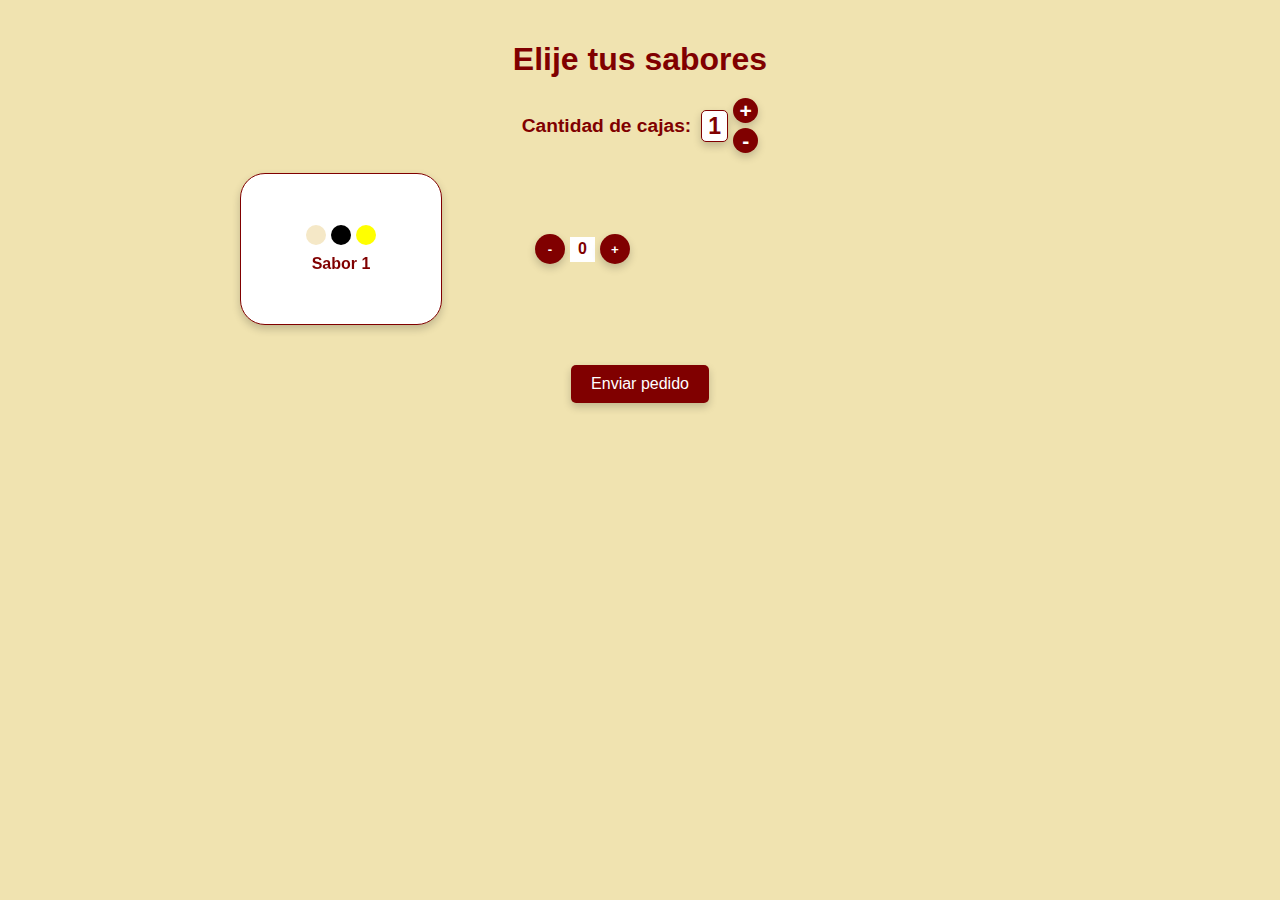
==== 12-bombones.html @ 5620686f "Add files via upload" ====
<!DOCTYPE html>
<html lang="es">
<head>
    <meta charset="UTF-8">
    <meta name="viewport" content="width=device-width, initial-scale=1.0">
    <title>Caja de 12 Bombones</title>
    <link rel="stylesheet" href="css/style2.css">
    <script defer src="js/script.js"></script>
    <script>totalCount = 12; /* Cambia a 12 en 12-bombones.html */</script>
</head>
<body>
    <div class="container">
        <h1 class="title">Elije tus sabores</h1>

        <!-- Contador de cajas -->
        <div class="box-counter">
            <p>Cantidad de cajas:</p>
            <div class="counter-wrapper">
                <span id="box-count">1</span>
                <div class="button-group">
                    <button onclick="updateBoxes(1)">+</button>
                    <button onclick="updateBoxes(-1)">-</button>
                </div>
            </div>
        </div>
        
        

        <!-- Grid de tarjetas -->
        <div class="flavor-grid">
            <!-- Ejemplo de tarjeta -->
            <div class="flavor-wrapper">
                <div class="flavor-card" onclick="flipCard(this)">
                    <div class="flavor-front">
                        <div class="color-palette">
                            <div class="color-circle" style="background-color: #f5e8c7;"></div>
                            <div class="color-circle" style="background-color: #000;"></div>
                            <div class="color-circle" style="background-color: #ff0;"></div>
                        </div>
                        <p class="flavor-name">Sabor 1</p>
                    </div>
                    <div class="flavor-back">
                        <p>Ingredientes: Chocolate blanco, limón...</p>
                    </div>
                </div>
                <div class="counter">
                    <button onclick="updateCount(event, this, -1)">-</button>
                    <span class="count">0</span>
                    <button onclick="updateCount(event, this, 1)">+</button>
                </div>
            </div>
            <!-- Repite esta estructura para los 9 o 12 sabores -->
        </div>

        <!-- Botón Enviar Pedido -->
        <button class="order-button" onclick="showForm()">Enviar pedido</button>

        <!-- Formulario oculto -->
        <div class="form-container hidden" id="order-form">
            <label for="name">Nombre:</label>
            <input type="text" id="name" required>
            <label for="address">Dirección:</label>
            <input type="text" id="address" required>
            <label for="date">Fecha:</label>
            <input type="date" id="date" required>
            <label for="comments">Comentarios:</label>
            <textarea id="comments"></textarea>
            <button onclick="submitOrder()">Confirmar Pedido</button>
        </div>
    </div>
</body>
</html>
---- css/style2.css ----
/* General */
body {
    margin: 0;
    padding: 0;
    background-color: #f0e3b0; /* Fondo crema */
    font-family: Arial, sans-serif;
    text-align: center;
    color: #800000; /* Color vino */
}

/* Contenedor principal */
.container {
    padding: 20px;
}

/* Título */
.title {
    font-size: 2em;
    font-weight: bold;
    margin-bottom: 20px;
}

/* Contador de cajas */
.box-counter {
    display: flex;
    align-items: center;
    justify-content: center;
    gap: 10px; /* Espacio entre el texto y el contador */
    margin-bottom: 20px;
    font-size: 1.2em;
}

.box-counter p {
    margin: 0;
    font-weight: bold;
}

/* Estructura del contador */
.counter-wrapper {
    display: flex;
    align-items: center;
    gap: 5px;
}

.counter-wrapper span {
    display: inline-block;
    width: 25px;
    height: 30px;
    line-height: 30px;
    text-align: center;
    font-weight: bold;
    font-size: 1.2em;
    color: #800000;
    background-color: white;
    border: 1px solid #800000;
    border-radius: 5px;
    box-shadow: 0 4px 8px rgba(0, 0, 0, 0.2);
}

/* Botones en vertical */
.button-group {
    display: flex;
    flex-direction: column; /* Botones uno encima del otro */
    gap: 5px;
}

.button-group button {
    background-color: #800000;
    color: white;
    border: none;
    width: 25px;
    height: 25px;
    font-size: 1.1em;
    font-weight: bold;
    border-radius: 15px;
    cursor: pointer;
    transition: background-color 0.3s ease;
    box-shadow: 0 4px 8px rgba(0, 0, 0, 0.2);
}

.button-group button:hover {
    background-color: #a00000;
}

/* Grid de sabores */
.flavor-grid {
    display: grid;
    grid-template-columns: 1fr 1fr; /* Dos columnas */
    gap: 20px;
    margin: 20px auto;
    width: 90%;
    max-width: 800px;
}

.flavor-wrapper {
    display: flex;
    justify-content: space-between;
    align-items: center;
    gap: 10px;
}

.flavor-card {
    width: 200px;
    height: 150px;
    background: white;
    border: 1px solid #800000;
    border-radius: 25px;
    box-shadow: 0 4px 8px rgba(0, 0, 0, 0.2);
    position: relative;
    transform-style: preserve-3d;
    transition: transform 0.6s;
    cursor: pointer;
}

.flavor-card.flipped {
    transform: rotateY(180deg);
}

.flavor-front,
.flavor-back {
    position: absolute;
    width: 100%;
    height: 100%;
    backface-visibility: hidden;
    display: flex;
    flex-direction: column;
    justify-content: center;
    align-items: center;
    padding: 10px;
    box-sizing: border-box;
}

.flavor-back {
    transform: rotateY(180deg);
    background-color: #f5e8c7; /* Color suave */
    border-radius: 25px;
}

.color-palette {
    display: flex;
    gap: 5px;
    margin-bottom: 10px;
}

.color-circle {
    width: 20px;
    height: 20px;
    border-radius: 50%;
}

.flavor-name {
    font-weight: bold;
    color: #800000;
    margin: 0;
}

/* Contador de unidades */
.counter {
    display: flex;
    align-items: center;
    gap: 5px;
}

.counter button {
    background-color: #800000;
    color: white;
    border: none;
    width: 30px;
    height: 30px;
    font-weight: bold;
    border-radius: 15px;
    cursor: pointer;
    box-shadow: 0 4px 8px rgba(0, 0, 0, 0.2);
}

.counter span {
    font-weight: bold;
    color: #800000;
    background-color: white;
    width: 25px;
    height: 25px;
    align-content: center;
}

/* Botón enviar pedido */
.order-button {
    background-color: #800000;
    color: white;
    border: none;
    padding: 10px 20px;
    font-size: 1em;
    border-radius: 5px;
    cursor: pointer;
    margin-top: 20px;
    box-shadow: 0 4px 8px rgba(0, 0, 0, 0.2);
}

.order-button:hover {
    background-color: #a00000;
}

/* Formulario oculto */
.form-container {
    display: flex;
    flex-direction: column;
    gap: 10px;
    max-width: 400px;
    margin: 20px auto;
}

.form-container.hidden {
    display: none;
}

.form-container input,
.form-container textarea {
    padding: 8px;
    border: 1px solid #ccc;
    border-radius: 5px;
    width: 100%;
}

.form-container button {
    background-color: #800000;
    color: white;
    border: none;
    padding: 10px;
    font-size: 1em;
    border-radius: 5px;
    cursor: pointer;
}

.form-container button:hover {
    background-color: #a00000;
}
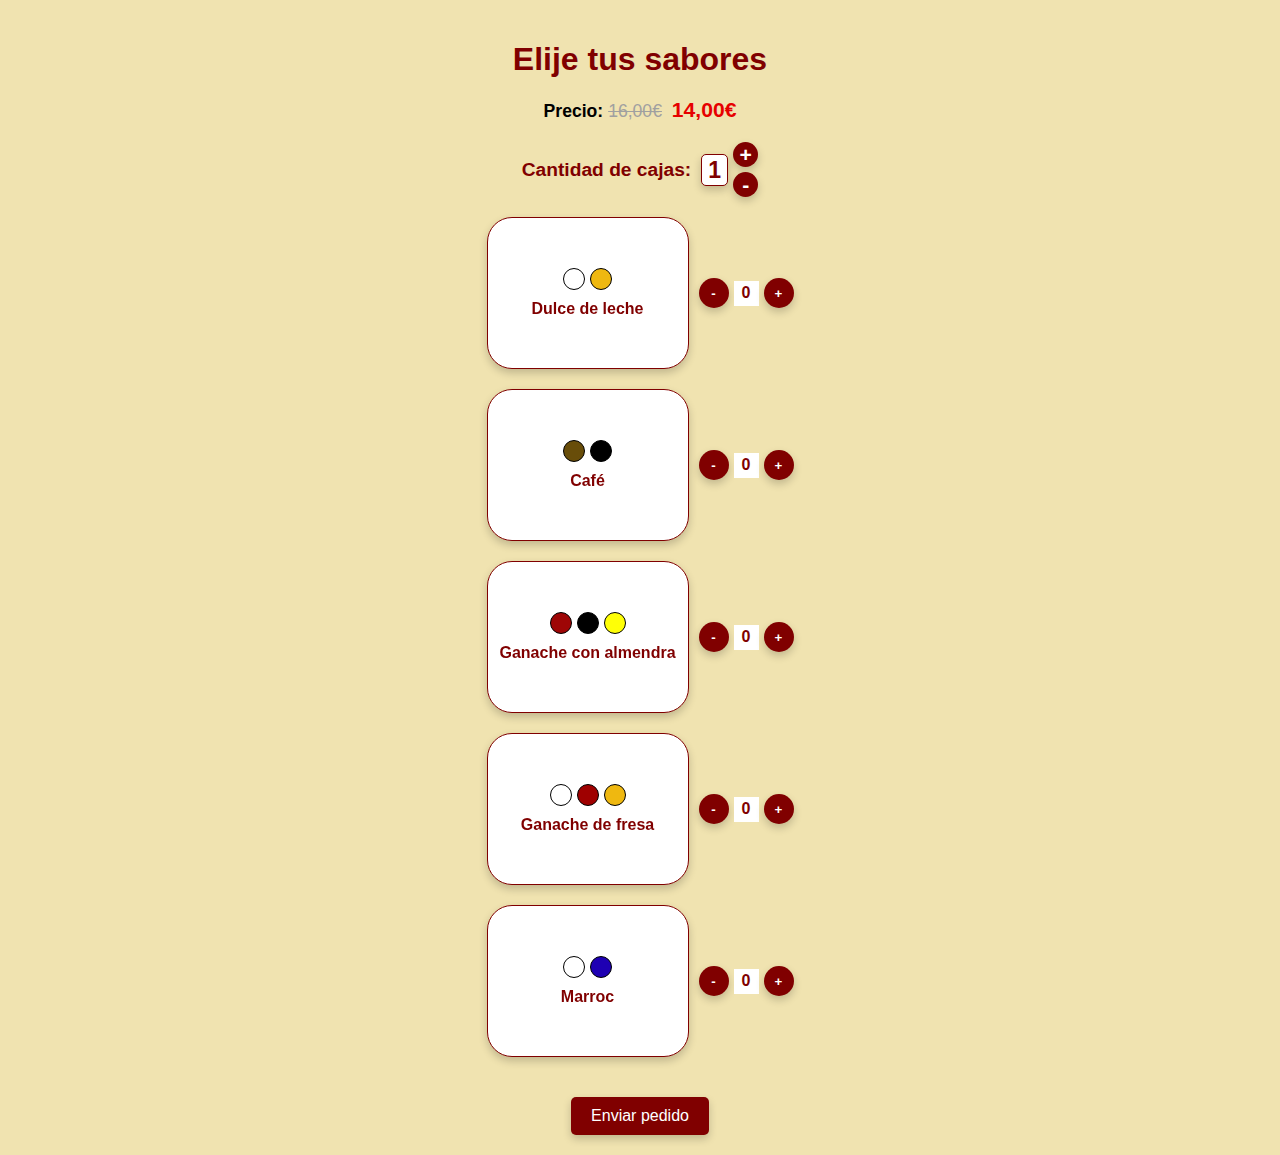
==== commit 70d91e94: "Add files via upload" ====
--- a/12-bombones.html
+++ b/12-bombones.html
@@ -11,6 +11,14 @@
 <body>
     <div class="container">
         <h1 class="title">Elije tus sabores</h1>
+        <div class="price-section">
+            <p>
+                <strong>Precio:</strong>
+                <span class="original-price">16,00€</span>
+                <span class="discounted-price">14,00€</span>
+            </p>
+        </div>
+        
 
         <!-- Contador de cajas -->
         <div class="box-counter">
@@ -24,7 +32,6 @@
             </div>
         </div>
         
-        
 
         <!-- Grid de tarjetas -->
         <div class="flavor-grid">
@@ -33,14 +40,91 @@
                 <div class="flavor-card" onclick="flipCard(this)">
                     <div class="flavor-front">
                         <div class="color-palette">
-                            <div class="color-circle" style="background-color: #f5e8c7;"></div>
-                            <div class="color-circle" style="background-color: #000;"></div>
-                            <div class="color-circle" style="background-color: #ff0;"></div>
+                            <div class="color-circle" style="background-color: #ffffff;"></div>
+                            <div class="color-circle" style="background-color: #efb810;"></div>
                         </div>
-                        <p class="flavor-name">Sabor 1</p>
+                        <p class="flavor-name">Dulce de leche</p>
                     </div>
                     <div class="flavor-back">
-                        <p>Ingredientes: Chocolate blanco, limón...</p>
+                        <p>Ingredientes: Chocolate semiamargo 60%, dulce de leche, manteca de cacao, colorantes en polvo liposolubles. Sin conservantes.</p>
+                    </div>
+                </div>
+                <div class="counter">
+                    <button onclick="updateCount(event, this, -1)">-</button>
+                    <span class="count">0</span>
+                    <button onclick="updateCount(event, this, 1)">+</button>
+                </div>
+            </div> 
+            <div class="flavor-wrapper">
+                <div class="flavor-card" onclick="flipCard(this)">
+                    <div class="flavor-front">
+                        <div class="color-palette">
+                            <div class="color-circle" style="background-color: #684d09;"></div>
+                            <div class="color-circle" style="background-color: #000;"></div>
+                        </div>
+                        <p class="flavor-name">Café</p>
+                    </div>
+                    <div class="flavor-back">
+                        <p>Ingredientes: Chocolate semiamargo 60%, chocolate blanco, nata, café soluble, manteca de cacao, colorantes en polvo liposolubles. Sin conservantes.</p>
+                    </div>
+                </div>
+                <div class="counter">
+                    <button onclick="updateCount(event, this, -1)">-</button>
+                    <span class="count">0</span>
+                    <button onclick="updateCount(event, this, 1)">+</button>
+                </div>
+            </div>
+            <div class="flavor-wrapper">
+                <div class="flavor-card" onclick="flipCard(this)">
+                    <div class="flavor-front">
+                        <div class="color-palette">
+                            <div class="color-circle" style="background-color: #9e0606;"></div>
+                            <div class="color-circle" style="background-color: #000;"></div>
+                            <div class="color-circle" style="background-color: rgb(255, 255, 6);"></div>
+                        </div>
+                        <p class="flavor-name">Ganache con almendra</p>
+                    </div>
+                    <div class="flavor-back">
+                        <p>Ingredientes: Chocolate semiamargo 60%, nata, almendras, manteca de cacao, colorantes en polvo liposolubles. Sin conservantes.</p>
+                    </div>
+                </div>
+                <div class="counter">
+                    <button onclick="updateCount(event, this, -1)">-</button>
+                    <span class="count">0</span>
+                    <button onclick="updateCount(event, this, 1)">+</button>
+                </div>
+            </div>
+            <div class="flavor-wrapper">
+                <div class="flavor-card" onclick="flipCard(this)">
+                    <div class="flavor-front">
+                        <div class="color-palette">
+                            <div class="color-circle" style="background-color: #ffffff;"></div>
+                            <div class="color-circle" style="background-color: #9f0000;"></div>
+                            <div class="color-circle" style="background-color: #efb810;"></div>
+                        </div>
+                        <p class="flavor-name">Ganache de fresa</p>
+                    </div>
+                    <div class="flavor-back">
+                        <p>Ingredientes: Chocolate semiamargo 60%, chocolate blanco, fresa, azúcar, nata, manteca de cacao, colorantes en polvo liposolubles. Sin conservantes.</p>
+                    </div>
+                </div>
+                <div class="counter">
+                    <button onclick="updateCount(event, this, -1)">-</button>
+                    <span class="count">0</span>
+                    <button onclick="updateCount(event, this, 1)">+</button>
+                </div>
+            </div>
+            <div class="flavor-wrapper">
+                <div class="flavor-card" onclick="flipCard(this)">
+                    <div class="flavor-front">
+                        <div class="color-palette">
+                            <div class="color-circle" style="background-color: #ffffff;"></div>
+                            <div class="color-circle" style="background-color: #1e00b3;"></div>
+                        </div>
+                        <p class="flavor-name">Marroc</p>
+                    </div>
+                    <div class="flavor-back">
+                        <p>Ingredientes: Chocolate semiamargo 60%, chocolate con leche, chocolate blanco, crema de cacahuete, nata, manteca de cacao, colorantes en polvo liposolubles. Sin conservantes.</p>
                     </div>
                 </div>
                 <div class="counter">
--- a/css/style2.css
+++ b/css/style2.css
@@ -84,12 +84,12 @@
 
 /* Grid de sabores */
 .flavor-grid {
-    display: grid;
-    grid-template-columns: 1fr 1fr; /* Dos columnas */
+    display: flex;
+    flex-direction: column;
+    align-items: center;
     gap: 20px;
     margin: 20px auto;
-    width: 90%;
-    max-width: 800px;
+    width: 100%;
 }
 
 .flavor-wrapper {
@@ -146,6 +146,7 @@
     width: 20px;
     height: 20px;
     border-radius: 50%;
+    border: 1px solid black;
 }
 
 .flavor-name {
@@ -206,6 +207,7 @@
     gap: 10px;
     max-width: 400px;
     margin: 20px auto;
+    align-items: center;
 }
 
 .form-container.hidden {
@@ -217,7 +219,10 @@
     padding: 8px;
     border: 1px solid #ccc;
     border-radius: 5px;
-    width: 100%;
+    width: 60%;
+    display: flex;
+    justify-content: center;
+    align-items: center;
 }
 
 .form-container button {
@@ -233,3 +238,36 @@
 .form-container button:hover {
     background-color: #a00000;
 }
+
+/* Sección del precio */
+.price-section {
+    font-size: 1.1em;
+    color: #000; /* Color negro para el texto */
+    margin-bottom: 20px;
+}
+
+.price-section .original-price {
+    text-decoration: line-through; /* Tachar el precio original */
+    color: #a0a0a0; /* Gris para el precio original */
+    margin-right: 5px; /* Espacio entre los precios */
+    font-size: 1em;
+}
+
+.price-section .discounted-price {
+    color: #e60000; /* Rojo para el precio con descuento */
+    font-weight: bold;
+    font-size: 1.2em;
+}
+.block-price {
+    display: inline-flex;
+}
+
+.price-block {
+    display: flex;
+    align-items: center;
+}
+
+.Price-block-2 {
+    display: flex;
+    flex-direction: column;
+}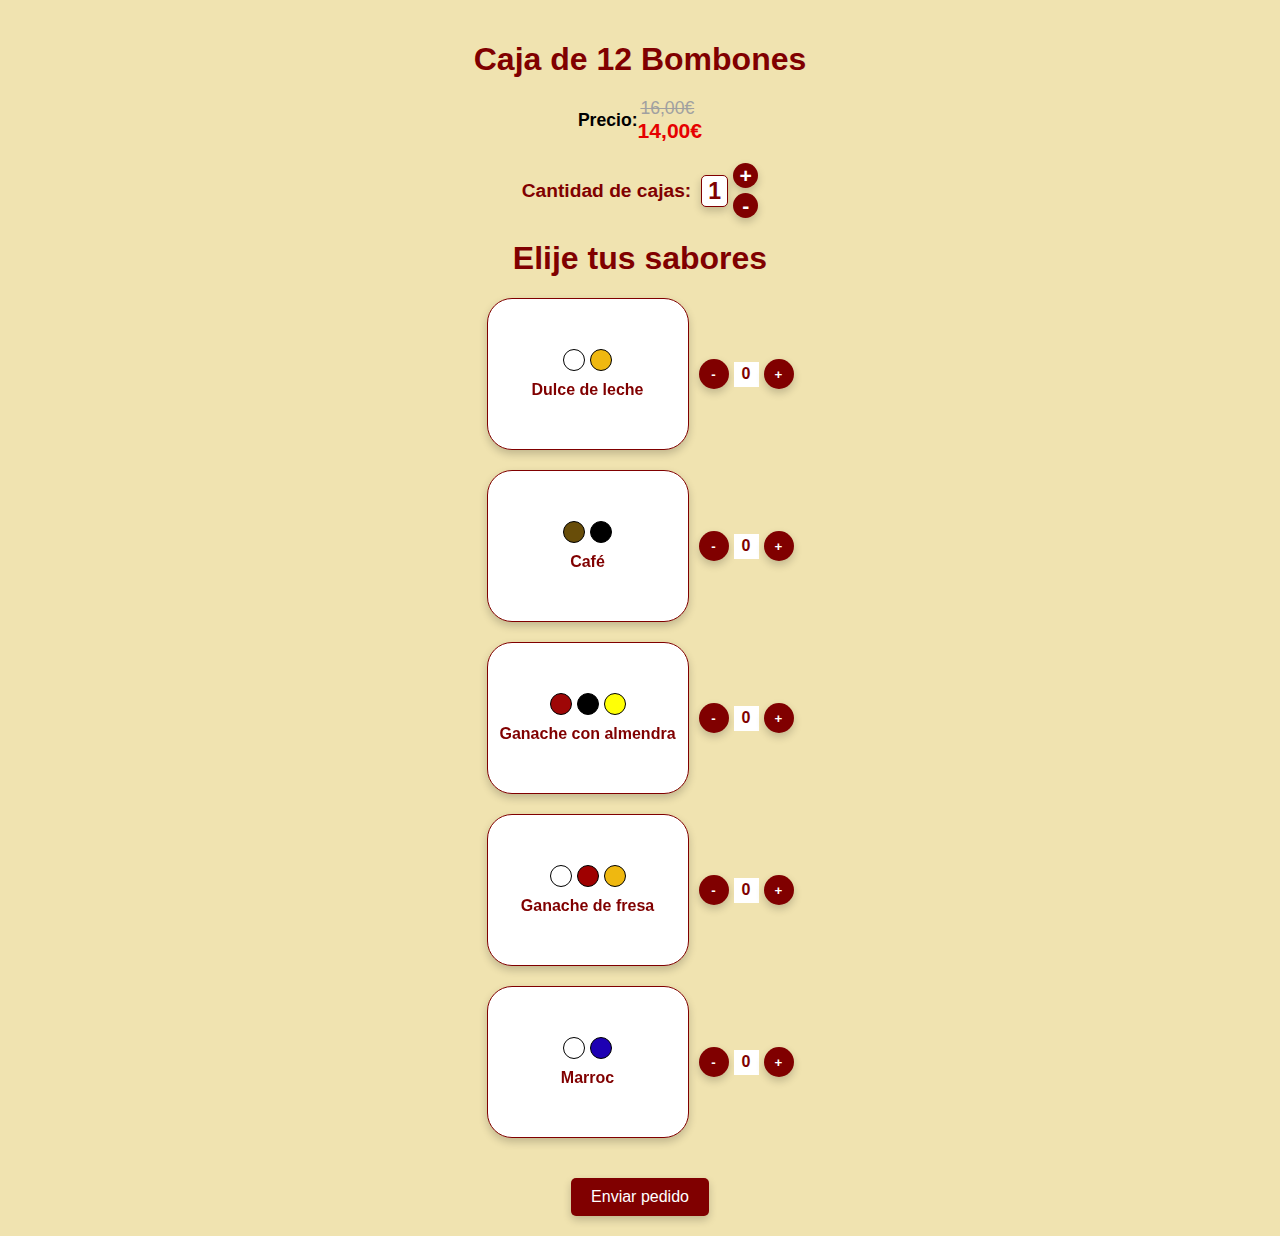
==== commit c9d6b0ab: "Add files via upload" ====
--- a/12-bombones.html
+++ b/12-bombones.html
@@ -10,15 +10,19 @@
 </head>
 <body>
     <div class="container">
-        <h1 class="title">Elije tus sabores</h1>
+        <h1 class="title">Caja de 12 Bombones</h1>
         <div class="price-section">
-            <p>
-                <strong>Precio:</strong>
-                <span class="original-price">16,00€</span>
-                <span class="discounted-price">14,00€</span>
-            </p>
+            <div class="block-price">
+                <div class="price-block">
+                    <strong>Precio:</strong>
+                </div>
+                <div class="Price-block-2">
+                    <span class="original-price">16,00€</span>
+                    <span class="discounted-price">14,00€</span>
+                </div>
+                
+            </div>
         </div>
-        
 
         <!-- Contador de cajas -->
         <div class="box-counter">
@@ -31,7 +35,9 @@
                 </div>
             </div>
         </div>
-        
+        <div>
+            <h1>Elije tus sabores</h1>
+        </div>
 
         <!-- Grid de tarjetas -->
         <div class="flavor-grid">
@@ -143,9 +149,11 @@
         <div class="form-container hidden" id="order-form">
             <label for="name">Nombre:</label>
             <input type="text" id="name" required>
+            <label for="phone">Teléfono:</label>
+            <input type="text" id="phone" required>
             <label for="address">Dirección:</label>
             <input type="text" id="address" required>
-            <label for="date">Fecha:</label>
+            <label for="date">Fecha de entrega:</label>
             <input type="date" id="date" required>
             <label for="comments">Comentarios:</label>
             <textarea id="comments"></textarea>
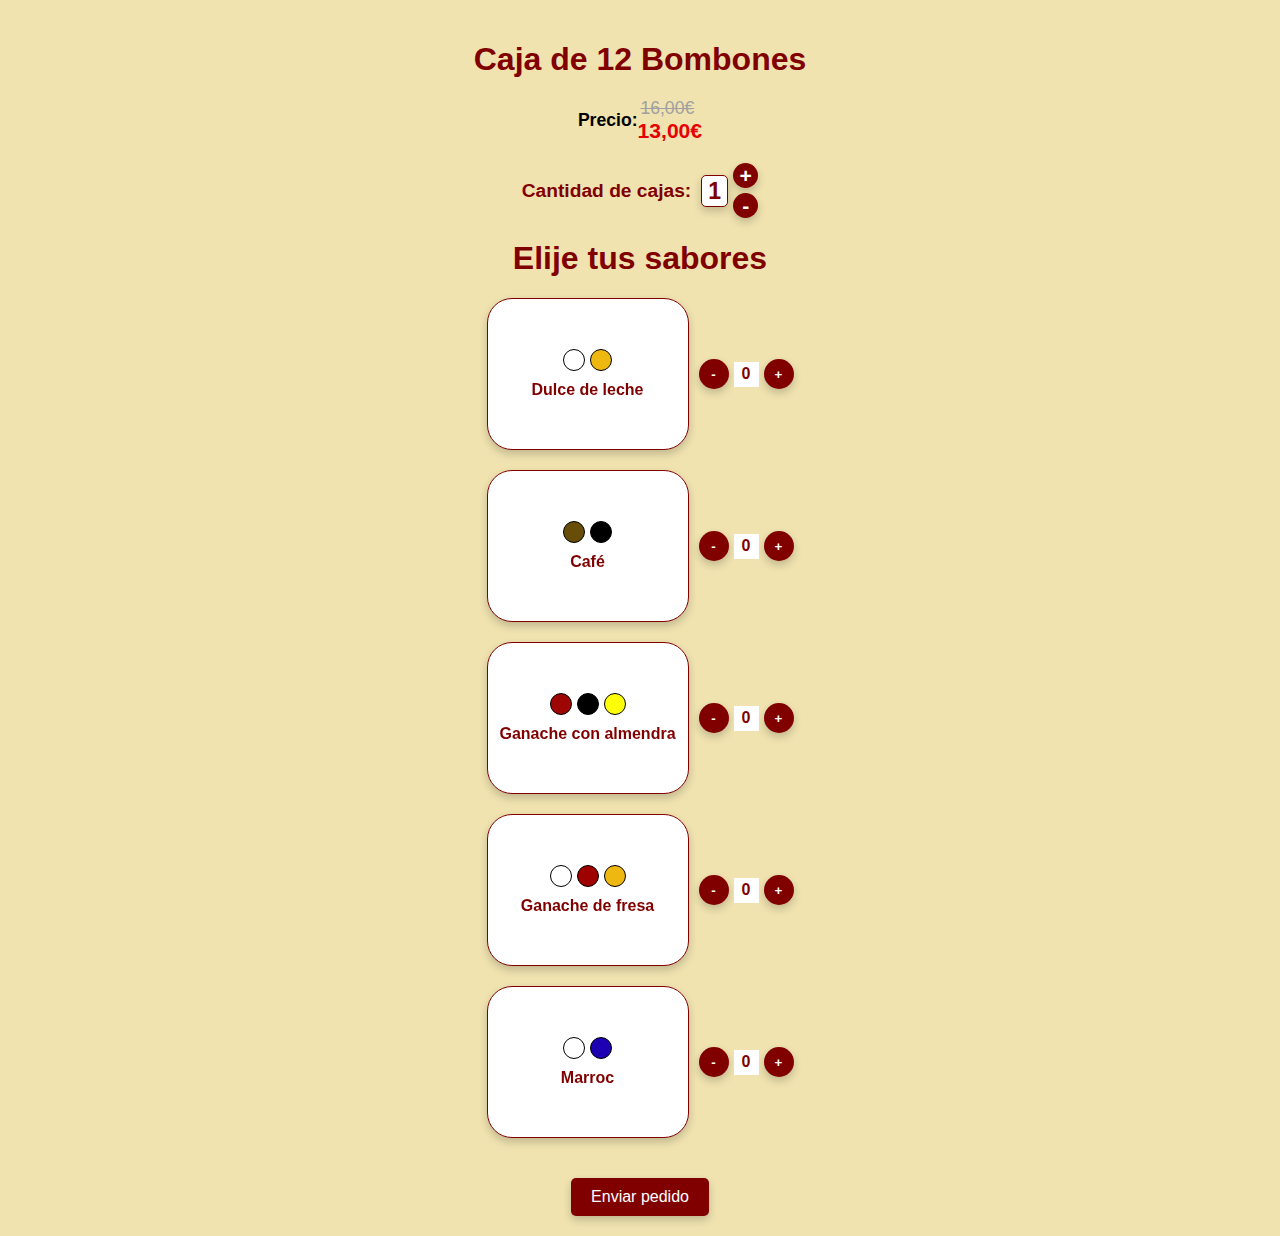
==== commit afb0309b: "Update 12-bombones.html" ====
--- a/12-bombones.html
+++ b/12-bombones.html
@@ -8,7 +8,7 @@
     <script defer src="js/script.js"></script>
     <script>totalCount = 12; /* Cambia a 12 en 12-bombones.html */</script>
 </head>
-<body>
+<body class="page-12">
     <div class="container">
         <h1 class="title">Caja de 12 Bombones</h1>
         <div class="price-section">
@@ -18,7 +18,7 @@
                 </div>
                 <div class="Price-block-2">
                     <span class="original-price">16,00€</span>
-                    <span class="discounted-price">14,00€</span>
+                    <span class="discounted-price">13,00€</span>
                 </div>
                 
             </div>
